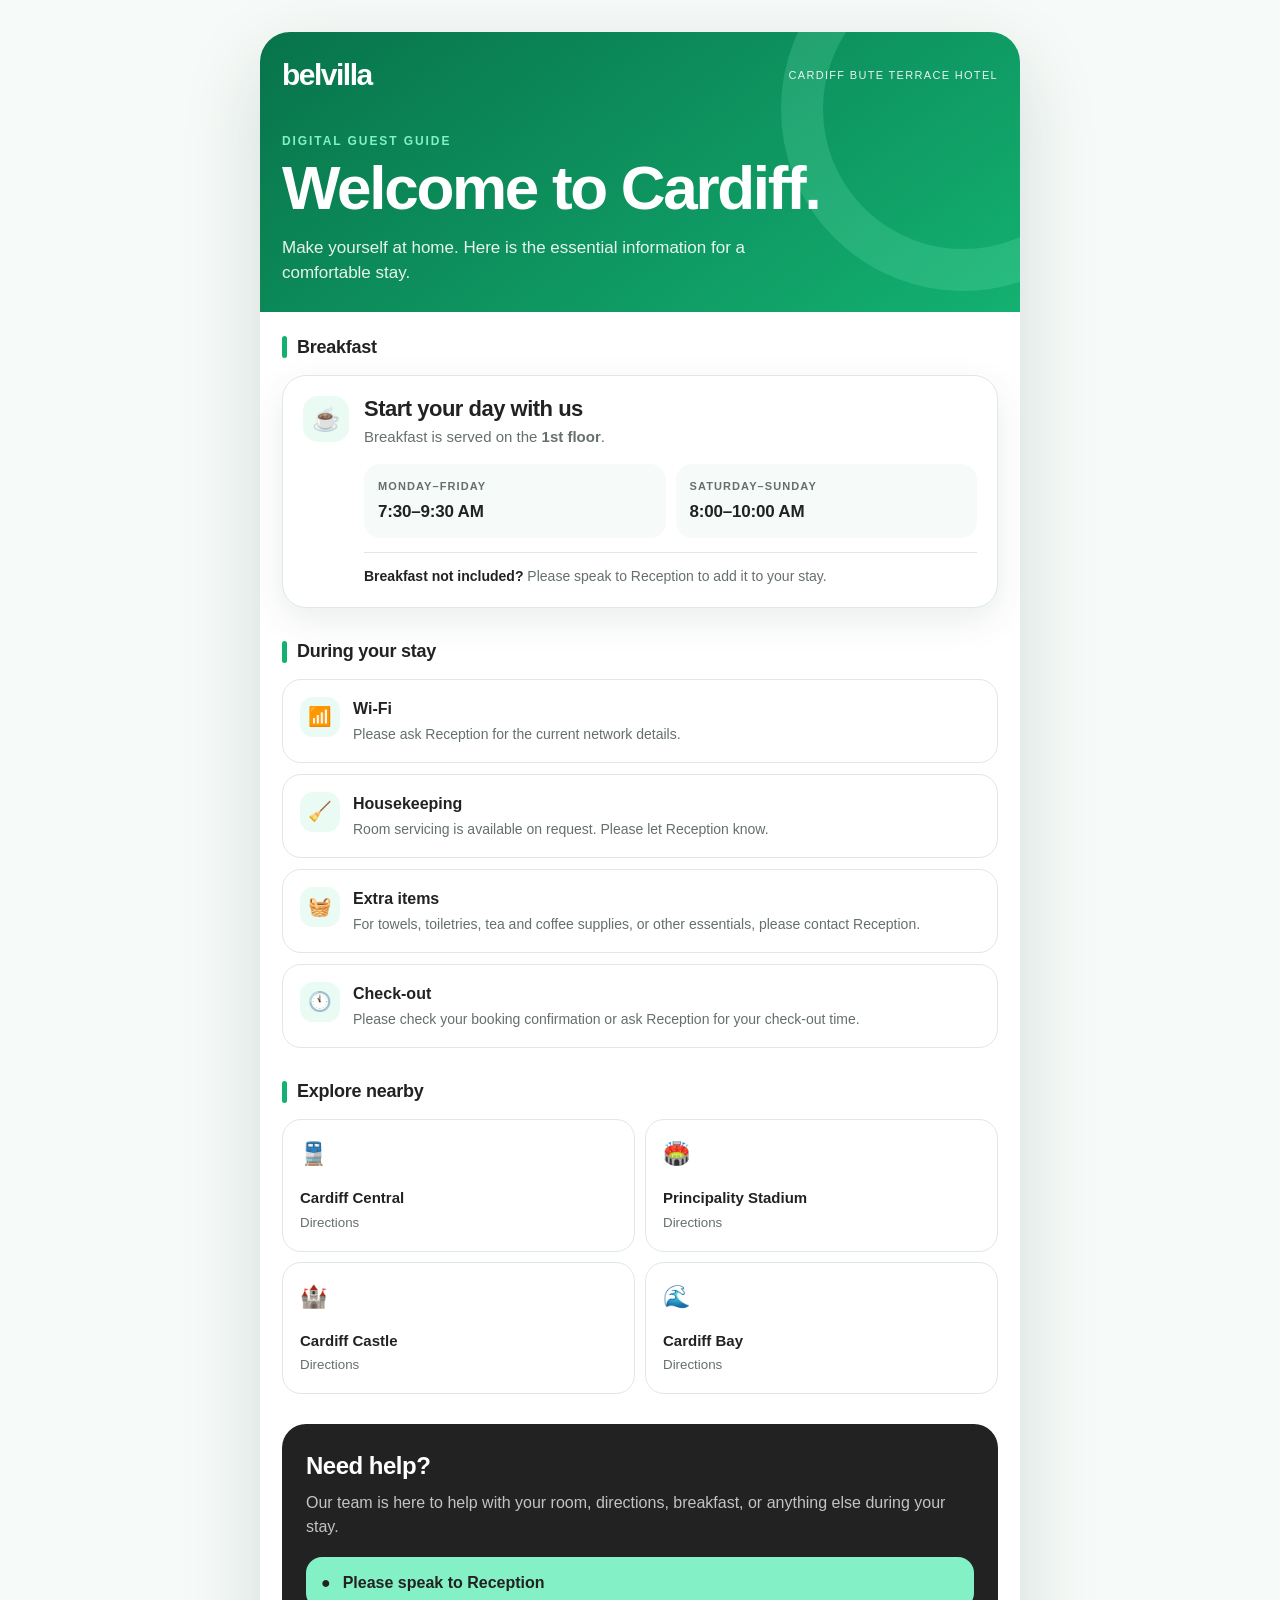
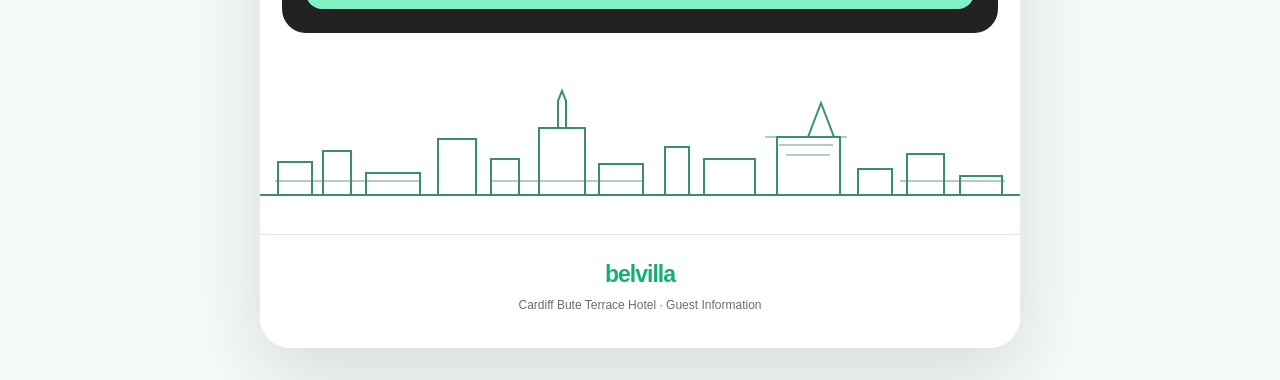
==== guest-guide/index.html @ 46c9204e "Add Belvilla Cardiff guest guide" ====
<!doctype html>
<html lang="en-GB">
<head>
  <meta charset="utf-8">
  <meta name="viewport" content="width=device-width, initial-scale=1, viewport-fit=cover">
  <meta name="theme-color" content="#13B171">
  <meta name="robots" content="noindex,nofollow">
  <meta name="description" content="Guest information for Cardiff Bute Terrace Hotel by Belvilla.">
  <title>Guest Guide | Cardiff Bute Terrace Hotel</title>
  <link rel="manifest" href="manifest.webmanifest">
  <style>
    :root {
      --green: #13B171;
      --green-dark: #08734b;
      --mint: #83F1C5;
      --mint-soft: #eafbf4;
      --ink: #222222;
      --muted: #65706b;
      --line: #dfe9e4;
      --paper: #ffffff;
      --soft: #f6faf8;
      --shadow: 0 12px 36px rgba(16, 65, 45, .09);
      --radius: 24px;
    }

    * { box-sizing: border-box; }
    html { scroll-behavior: smooth; }
    body {
      margin: 0;
      color: var(--ink);
      background: var(--soft);
      font-family: Inter, ui-sans-serif, -apple-system, BlinkMacSystemFont, "Segoe UI", Arial, sans-serif;
      line-height: 1.5;
      -webkit-font-smoothing: antialiased;
    }
    a { color: inherit; }
    button, a { -webkit-tap-highlight-color: transparent; }

    .shell { max-width: 760px; margin: 0 auto; min-height: 100vh; background: var(--paper); }

    .hero {
      position: relative;
      overflow: hidden;
      padding: 28px 22px 26px;
      color: white;
      background: linear-gradient(145deg, var(--green-dark), var(--green));
    }
    .hero::after {
      content: "";
      position: absolute;
      width: 280px;
      height: 280px;
      right: -125px;
      top: -105px;
      border: 42px solid rgba(131, 241, 197, .18);
      border-radius: 50%;
    }
    .brand {
      position: relative;
      z-index: 1;
      display: flex;
      align-items: center;
      justify-content: space-between;
      gap: 16px;
      margin-bottom: 42px;
    }
    .wordmark { font-size: 30px; font-weight: 800; letter-spacing: -1.5px; line-height: 1; }
    .property { max-width: 250px; text-align: right; font-size: 11px; line-height: 1.35; letter-spacing: .12em; text-transform: uppercase; opacity: .9; }
    .eyebrow { position: relative; z-index: 1; margin: 0 0 8px; font-size: 12px; font-weight: 750; letter-spacing: .16em; text-transform: uppercase; color: var(--mint); }
    h1 { position: relative; z-index: 1; margin: 0; max-width: 560px; font-size: clamp(36px, 10vw, 62px); line-height: .98; letter-spacing: -2.3px; }
    .hero-copy { position: relative; z-index: 1; margin: 16px 0 0; max-width: 520px; font-size: 17px; color: rgba(255,255,255,.9); }

    main { padding: 22px; }
    .section { margin: 0 0 30px; }
    .section-title { display: flex; align-items: center; gap: 10px; margin: 0 0 14px; font-size: 18px; letter-spacing: -.25px; }
    .section-title::before { content: ""; width: 5px; height: 22px; border-radius: 8px; background: var(--green); }

    .feature {
      display: grid;
      grid-template-columns: 46px 1fr;
      gap: 15px;
      padding: 20px;
      border: 1px solid var(--line);
      border-radius: var(--radius);
      box-shadow: var(--shadow);
      background: white;
    }
    .icon {
      display: grid;
      place-items: center;
      width: 46px;
      height: 46px;
      border-radius: 15px;
      color: var(--green-dark);
      background: var(--mint-soft);
      font-size: 23px;
    }
    .feature h2 { margin: 1px 0 5px; font-size: 22px; line-height: 1.1; letter-spacing: -.5px; }
    .location { margin: 0 0 16px; color: var(--muted); font-size: 15px; }
    .time-grid { display: grid; grid-template-columns: 1fr 1fr; gap: 10px; }
    .time-card { padding: 14px; border-radius: 16px; background: var(--soft); }
    .time-card small { display: block; margin-bottom: 4px; color: var(--muted); font-size: 11px; font-weight: 750; letter-spacing: .1em; text-transform: uppercase; }
    .time-card strong { display: block; font-size: 17px; letter-spacing: -.2px; }
    .note { margin: 14px 0 0; padding-top: 13px; border-top: 1px solid var(--line); color: var(--muted); font-size: 14px; }
    .note strong { color: var(--ink); }

    .tiles { display: grid; gap: 11px; }
    .tile {
      display: grid;
      grid-template-columns: 40px 1fr;
      gap: 13px;
      padding: 17px;
      border: 1px solid var(--line);
      border-radius: 19px;
      background: white;
    }
    .tile .mini { display: grid; place-items: center; width: 40px; height: 40px; border-radius: 13px; background: var(--mint-soft); font-size: 19px; }
    .tile h3 { margin: 0 0 3px; font-size: 16px; }
    .tile p { margin: 0; color: var(--muted); font-size: 14px; }

    .links { display: grid; grid-template-columns: 1fr 1fr; gap: 10px; }
    .link-card {
      min-height: 108px;
      padding: 17px;
      border: 1px solid var(--line);
      border-radius: 19px;
      text-decoration: none;
      background: white;
      transition: transform .16s ease, box-shadow .16s ease;
    }
    .link-card:active { transform: scale(.985); }
    .link-card span { display: block; margin-bottom: 17px; font-size: 22px; }
    .link-card strong { display: block; font-size: 15px; }
    .link-card small { color: var(--muted); }

    .help {
      padding: 24px;
      border-radius: var(--radius);
      color: white;
      background: var(--ink);
    }
    .help h2 { margin: 0 0 7px; font-size: 24px; letter-spacing: -.5px; }
    .help p { margin: 0 0 18px; color: rgba(255,255,255,.73); }
    .help-row { display: flex; align-items: center; gap: 12px; padding: 14px 15px; border-radius: 16px; color: var(--ink); background: var(--mint); font-weight: 750; }

    .skyline { overflow: hidden; margin: 8px -22px -1px; color: var(--green-dark); opacity: .8; }
    .skyline svg { display: block; width: 100%; height: auto; }

    footer { padding: 22px 22px 34px; border-top: 1px solid var(--line); text-align: center; color: var(--muted); font-size: 12px; }
    footer .footer-brand { margin-bottom: 4px; color: var(--green); font-size: 23px; font-weight: 800; letter-spacing: -1px; }

    @media (max-width: 440px) {
      .property { max-width: 160px; font-size: 9px; }
      .brand { margin-bottom: 36px; }
      .time-grid, .links { grid-template-columns: 1fr; }
      main { padding: 18px; }
      .skyline { margin-left: -18px; margin-right: -18px; }
    }

    @media (min-width: 761px) {
      body { padding: 32px 0; }
      .shell { overflow: hidden; border-radius: 30px; box-shadow: 0 28px 80px rgba(12, 55, 38, .15); }
    }
  </style>
</head>
<body>
  <div class="shell">
    <header class="hero">
      <div class="brand">
        <div class="wordmark">belvilla</div>
        <div class="property">Cardiff Bute Terrace Hotel</div>
      </div>
      <p class="eyebrow">Digital guest guide</p>
      <h1>Welcome to Cardiff.</h1>
      <p class="hero-copy">Make yourself at home. Here is the essential information for a comfortable stay.</p>
    </header>

    <main>
      <section class="section" aria-labelledby="breakfast-title">
        <h2 class="section-title" id="breakfast-title">Breakfast</h2>
        <article class="feature">
          <div class="icon" aria-hidden="true">☕</div>
          <div>
            <h2>Start your day with us</h2>
            <p class="location">Breakfast is served on the <strong>1st floor</strong>.</p>
            <div class="time-grid">
              <div class="time-card">
                <small>Monday–Friday</small>
                <strong>7:30–9:30 AM</strong>
              </div>
              <div class="time-card">
                <small>Saturday–Sunday</small>
                <strong>8:00–10:00 AM</strong>
              </div>
            </div>
            <p class="note"><strong>Breakfast not included?</strong> Please speak to Reception to add it to your stay.</p>
          </div>
        </article>
      </section>

      <section class="section" aria-labelledby="essentials-title">
        <h2 class="section-title" id="essentials-title">During your stay</h2>
        <div class="tiles">
          <article class="tile">
            <div class="mini" aria-hidden="true">📶</div>
            <div><h3>Wi-Fi</h3><p>Please ask Reception for the current network details.</p></div>
          </article>
          <article class="tile">
            <div class="mini" aria-hidden="true">🧹</div>
            <div><h3>Housekeeping</h3><p>Room servicing is available on request. Please let Reception know.</p></div>
          </article>
          <article class="tile">
            <div class="mini" aria-hidden="true">🧺</div>
            <div><h3>Extra items</h3><p>For towels, toiletries, tea and coffee supplies, or other essentials, please contact Reception.</p></div>
          </article>
          <article class="tile">
            <div class="mini" aria-hidden="true">🕚</div>
            <div><h3>Check-out</h3><p>Please check your booking confirmation or ask Reception for your check-out time.</p></div>
          </article>
        </div>
      </section>

      <section class="section" aria-labelledby="explore-title">
        <h2 class="section-title" id="explore-title">Explore nearby</h2>
        <div class="links">
          <a class="link-card" href="https://www.google.com/maps/search/?api=1&query=Cardiff+Central+Station" target="_blank" rel="noopener"><span>🚆</span><strong>Cardiff Central</strong><small>Directions</small></a>
          <a class="link-card" href="https://www.google.com/maps/search/?api=1&query=Principality+Stadium+Cardiff" target="_blank" rel="noopener"><span>🏟️</span><strong>Principality Stadium</strong><small>Directions</small></a>
          <a class="link-card" href="https://www.google.com/maps/search/?api=1&query=Cardiff+Castle" target="_blank" rel="noopener"><span>🏰</span><strong>Cardiff Castle</strong><small>Directions</small></a>
          <a class="link-card" href="https://www.google.com/maps/search/?api=1&query=Cardiff+Bay" target="_blank" rel="noopener"><span>🌊</span><strong>Cardiff Bay</strong><small>Directions</small></a>
        </div>
      </section>

      <section class="section help" aria-labelledby="help-title">
        <h2 id="help-title">Need help?</h2>
        <p>Our team is here to help with your room, directions, breakfast, or anything else during your stay.</p>
        <div class="help-row"><span aria-hidden="true">●</span> Please speak to Reception</div>
      </section>

      <div class="skyline" aria-hidden="true">
        <svg viewBox="0 0 760 150" xmlns="http://www.w3.org/2000/svg" fill="none">
          <path d="M0 132h760M18 132V99h34v33M63 132V88h28v44M106 132V110h54v22M178 132V76h38v56M231 132V96h28v36M279 132V65h46v67M298 65V38l4-10 4 10v27M339 132V101h44v31M405 132V84h24v48M444 132V96h51v36M517 132V74h63v58M548 74l13-34 13 34M598 132v-26h34v26M647 132V91h37v41M700 132v-19h42v19" stroke="currentColor" stroke-width="2"/>
          <path d="M505 74h82M519 82h54M526 92h44M15 118h145M230 118h153M640 118h105" stroke="currentColor" stroke-width="1.3" opacity=".55"/>
        </svg>
      </div>
    </main>

    <footer>
      <div class="footer-brand">belvilla</div>
      Cardiff Bute Terrace Hotel · Guest Information
    </footer>
  </div>
</body>
</html>
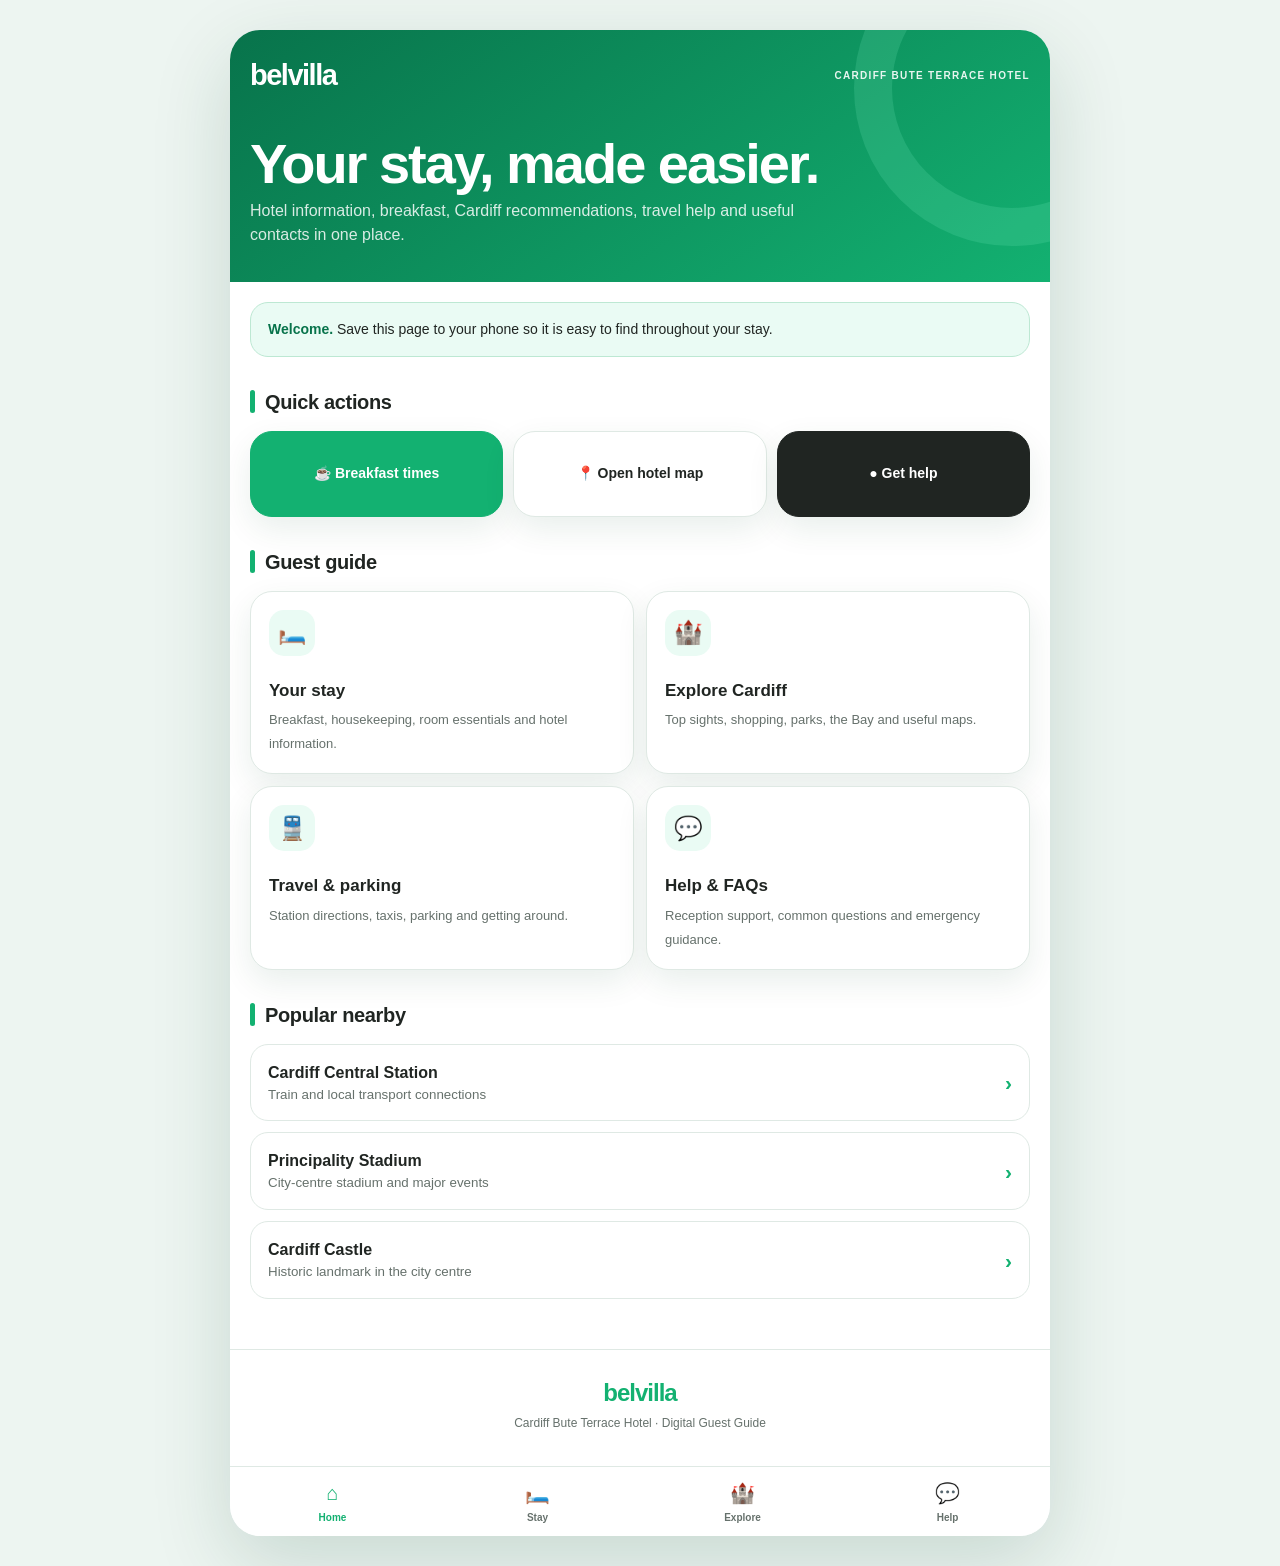
==== commit 4c42eadf: "Expand guest guide homepage" ====
--- a/guest-guide/index.html
+++ b/guest-guide/index.html
@@ -1,253 +1 @@
-<!doctype html>
-<html lang="en-GB">
-<head>
-  <meta charset="utf-8">
-  <meta name="viewport" content="width=device-width, initial-scale=1, viewport-fit=cover">
-  <meta name="theme-color" content="#13B171">
-  <meta name="robots" content="noindex,nofollow">
-  <meta name="description" content="Guest information for Cardiff Bute Terrace Hotel by Belvilla.">
-  <title>Guest Guide | Cardiff Bute Terrace Hotel</title>
-  <link rel="manifest" href="manifest.webmanifest">
-  <style>
-    :root {
-      --green: #13B171;
-      --green-dark: #08734b;
-      --mint: #83F1C5;
-      --mint-soft: #eafbf4;
-      --ink: #222222;
-      --muted: #65706b;
-      --line: #dfe9e4;
-      --paper: #ffffff;
-      --soft: #f6faf8;
-      --shadow: 0 12px 36px rgba(16, 65, 45, .09);
-      --radius: 24px;
-    }
-
-    * { box-sizing: border-box; }
-    html { scroll-behavior: smooth; }
-    body {
-      margin: 0;
-      color: var(--ink);
-      background: var(--soft);
-      font-family: Inter, ui-sans-serif, -apple-system, BlinkMacSystemFont, "Segoe UI", Arial, sans-serif;
-      line-height: 1.5;
-      -webkit-font-smoothing: antialiased;
-    }
-    a { color: inherit; }
-    button, a { -webkit-tap-highlight-color: transparent; }
-
-    .shell { max-width: 760px; margin: 0 auto; min-height: 100vh; background: var(--paper); }
-
-    .hero {
-      position: relative;
-      overflow: hidden;
-      padding: 28px 22px 26px;
-      color: white;
-      background: linear-gradient(145deg, var(--green-dark), var(--green));
-    }
-    .hero::after {
-      content: "";
-      position: absolute;
-      width: 280px;
-      height: 280px;
-      right: -125px;
-      top: -105px;
-      border: 42px solid rgba(131, 241, 197, .18);
-      border-radius: 50%;
-    }
-    .brand {
-      position: relative;
-      z-index: 1;
-      display: flex;
-      align-items: center;
-      justify-content: space-between;
-      gap: 16px;
-      margin-bottom: 42px;
-    }
-    .wordmark { font-size: 30px; font-weight: 800; letter-spacing: -1.5px; line-height: 1; }
-    .property { max-width: 250px; text-align: right; font-size: 11px; line-height: 1.35; letter-spacing: .12em; text-transform: uppercase; opacity: .9; }
-    .eyebrow { position: relative; z-index: 1; margin: 0 0 8px; font-size: 12px; font-weight: 750; letter-spacing: .16em; text-transform: uppercase; color: var(--mint); }
-    h1 { position: relative; z-index: 1; margin: 0; max-width: 560px; font-size: clamp(36px, 10vw, 62px); line-height: .98; letter-spacing: -2.3px; }
-    .hero-copy { position: relative; z-index: 1; margin: 16px 0 0; max-width: 520px; font-size: 17px; color: rgba(255,255,255,.9); }
-
-    main { padding: 22px; }
-    .section { margin: 0 0 30px; }
-    .section-title { display: flex; align-items: center; gap: 10px; margin: 0 0 14px; font-size: 18px; letter-spacing: -.25px; }
-    .section-title::before { content: ""; width: 5px; height: 22px; border-radius: 8px; background: var(--green); }
-
-    .feature {
-      display: grid;
-      grid-template-columns: 46px 1fr;
-      gap: 15px;
-      padding: 20px;
-      border: 1px solid var(--line);
-      border-radius: var(--radius);
-      box-shadow: var(--shadow);
-      background: white;
-    }
-    .icon {
-      display: grid;
-      place-items: center;
-      width: 46px;
-      height: 46px;
-      border-radius: 15px;
-      color: var(--green-dark);
-      background: var(--mint-soft);
-      font-size: 23px;
-    }
-    .feature h2 { margin: 1px 0 5px; font-size: 22px; line-height: 1.1; letter-spacing: -.5px; }
-    .location { margin: 0 0 16px; color: var(--muted); font-size: 15px; }
-    .time-grid { display: grid; grid-template-columns: 1fr 1fr; gap: 10px; }
-    .time-card { padding: 14px; border-radius: 16px; background: var(--soft); }
-    .time-card small { display: block; margin-bottom: 4px; color: var(--muted); font-size: 11px; font-weight: 750; letter-spacing: .1em; text-transform: uppercase; }
-    .time-card strong { display: block; font-size: 17px; letter-spacing: -.2px; }
-    .note { margin: 14px 0 0; padding-top: 13px; border-top: 1px solid var(--line); color: var(--muted); font-size: 14px; }
-    .note strong { color: var(--ink); }
-
-    .tiles { display: grid; gap: 11px; }
-    .tile {
-      display: grid;
-      grid-template-columns: 40px 1fr;
-      gap: 13px;
-      padding: 17px;
-      border: 1px solid var(--line);
-      border-radius: 19px;
-      background: white;
-    }
-    .tile .mini { display: grid; place-items: center; width: 40px; height: 40px; border-radius: 13px; background: var(--mint-soft); font-size: 19px; }
-    .tile h3 { margin: 0 0 3px; font-size: 16px; }
-    .tile p { margin: 0; color: var(--muted); font-size: 14px; }
-
-    .links { display: grid; grid-template-columns: 1fr 1fr; gap: 10px; }
-    .link-card {
-      min-height: 108px;
-      padding: 17px;
-      border: 1px solid var(--line);
-      border-radius: 19px;
-      text-decoration: none;
-      background: white;
-      transition: transform .16s ease, box-shadow .16s ease;
-    }
-    .link-card:active { transform: scale(.985); }
-    .link-card span { display: block; margin-bottom: 17px; font-size: 22px; }
-    .link-card strong { display: block; font-size: 15px; }
-    .link-card small { color: var(--muted); }
-
-    .help {
-      padding: 24px;
-      border-radius: var(--radius);
-      color: white;
-      background: var(--ink);
-    }
-    .help h2 { margin: 0 0 7px; font-size: 24px; letter-spacing: -.5px; }
-    .help p { margin: 0 0 18px; color: rgba(255,255,255,.73); }
-    .help-row { display: flex; align-items: center; gap: 12px; padding: 14px 15px; border-radius: 16px; color: var(--ink); background: var(--mint); font-weight: 750; }
-
-    .skyline { overflow: hidden; margin: 8px -22px -1px; color: var(--green-dark); opacity: .8; }
-    .skyline svg { display: block; width: 100%; height: auto; }
-
-    footer { padding: 22px 22px 34px; border-top: 1px solid var(--line); text-align: center; color: var(--muted); font-size: 12px; }
-    footer .footer-brand { margin-bottom: 4px; color: var(--green); font-size: 23px; font-weight: 800; letter-spacing: -1px; }
-
-    @media (max-width: 440px) {
-      .property { max-width: 160px; font-size: 9px; }
-      .brand { margin-bottom: 36px; }
-      .time-grid, .links { grid-template-columns: 1fr; }
-      main { padding: 18px; }
-      .skyline { margin-left: -18px; margin-right: -18px; }
-    }
-
-    @media (min-width: 761px) {
-      body { padding: 32px 0; }
-      .shell { overflow: hidden; border-radius: 30px; box-shadow: 0 28px 80px rgba(12, 55, 38, .15); }
-    }
-  </style>
-</head>
-<body>
-  <div class="shell">
-    <header class="hero">
-      <div class="brand">
-        <div class="wordmark">belvilla</div>
-        <div class="property">Cardiff Bute Terrace Hotel</div>
-      </div>
-      <p class="eyebrow">Digital guest guide</p>
-      <h1>Welcome to Cardiff.</h1>
-      <p class="hero-copy">Make yourself at home. Here is the essential information for a comfortable stay.</p>
-    </header>
-
-    <main>
-      <section class="section" aria-labelledby="breakfast-title">
-        <h2 class="section-title" id="breakfast-title">Breakfast</h2>
-        <article class="feature">
-          <div class="icon" aria-hidden="true">☕</div>
-          <div>
-            <h2>Start your day with us</h2>
-            <p class="location">Breakfast is served on the <strong>1st floor</strong>.</p>
-            <div class="time-grid">
-              <div class="time-card">
-                <small>Monday–Friday</small>
-                <strong>7:30–9:30 AM</strong>
-              </div>
-              <div class="time-card">
-                <small>Saturday–Sunday</small>
-                <strong>8:00–10:00 AM</strong>
-              </div>
-            </div>
-            <p class="note"><strong>Breakfast not included?</strong> Please speak to Reception to add it to your stay.</p>
-          </div>
-        </article>
-      </section>
-
-      <section class="section" aria-labelledby="essentials-title">
-        <h2 class="section-title" id="essentials-title">During your stay</h2>
-        <div class="tiles">
-          <article class="tile">
-            <div class="mini" aria-hidden="true">📶</div>
-            <div><h3>Wi-Fi</h3><p>Please ask Reception for the current network details.</p></div>
-          </article>
-          <article class="tile">
-            <div class="mini" aria-hidden="true">🧹</div>
-            <div><h3>Housekeeping</h3><p>Room servicing is available on request. Please let Reception know.</p></div>
-          </article>
-          <article class="tile">
-            <div class="mini" aria-hidden="true">🧺</div>
-            <div><h3>Extra items</h3><p>For towels, toiletries, tea and coffee supplies, or other essentials, please contact Reception.</p></div>
-          </article>
-          <article class="tile">
-            <div class="mini" aria-hidden="true">🕚</div>
-            <div><h3>Check-out</h3><p>Please check your booking confirmation or ask Reception for your check-out time.</p></div>
-          </article>
-        </div>
-      </section>
-
-      <section class="section" aria-labelledby="explore-title">
-        <h2 class="section-title" id="explore-title">Explore nearby</h2>
-        <div class="links">
-          <a class="link-card" href="https://www.google.com/maps/search/?api=1&query=Cardiff+Central+Station" target="_blank" rel="noopener"><span>🚆</span><strong>Cardiff Central</strong><small>Directions</small></a>
-          <a class="link-card" href="https://www.google.com/maps/search/?api=1&query=Principality+Stadium+Cardiff" target="_blank" rel="noopener"><span>🏟️</span><strong>Principality Stadium</strong><small>Directions</small></a>
-          <a class="link-card" href="https://www.google.com/maps/search/?api=1&query=Cardiff+Castle" target="_blank" rel="noopener"><span>🏰</span><strong>Cardiff Castle</strong><small>Directions</small></a>
-          <a class="link-card" href="https://www.google.com/maps/search/?api=1&query=Cardiff+Bay" target="_blank" rel="noopener"><span>🌊</span><strong>Cardiff Bay</strong><small>Directions</small></a>
-        </div>
-      </section>
-
-      <section class="section help" aria-labelledby="help-title">
-        <h2 id="help-title">Need help?</h2>
-        <p>Our team is here to help with your room, directions, breakfast, or anything else during your stay.</p>
-        <div class="help-row"><span aria-hidden="true">●</span> Please speak to Reception</div>
-      </section>
-
-      <div class="skyline" aria-hidden="true">
-        <svg viewBox="0 0 760 150" xmlns="http://www.w3.org/2000/svg" fill="none">
-          <path d="M0 132h760M18 132V99h34v33M63 132V88h28v44M106 132V110h54v22M178 132V76h38v56M231 132V96h28v36M279 132V65h46v67M298 65V38l4-10 4 10v27M339 132V101h44v31M405 132V84h24v48M444 132V96h51v36M517 132V74h63v58M548 74l13-34 13 34M598 132v-26h34v26M647 132V91h37v41M700 132v-19h42v19" stroke="currentColor" stroke-width="2"/>
-          <path d="M505 74h82M519 82h54M526 92h44M15 118h145M230 118h153M640 118h105" stroke="currentColor" stroke-width="1.3" opacity=".55"/>
-        </svg>
-      </div>
-    </main>
-
-    <footer>
-      <div class="footer-brand">belvilla</div>
-      Cardiff Bute Terrace Hotel · Guest Information
-    </footer>
-  </div>
-</body>
-</html>
+<!doctype html><html lang="en-GB"><head><meta charset="utf-8"><meta name="viewport" content="width=device-width,initial-scale=1,viewport-fit=cover"><meta name="theme-color" content="#13b171"><meta name="robots" content="noindex,nofollow"><meta name="description" content="Digital guest guide for Cardiff Bute Terrace Hotel by Belvilla."><title>Guest Guide | Cardiff Bute Terrace Hotel</title><link rel="stylesheet" href="styles.css"></head><body><div class="app"><header class="top home-hero"><div class="brandrow"><div class="brand">belvilla</div><div class="hotel">Cardiff Bute Terrace Hotel</div></div><h1>Your stay, made easier.</h1><p>Hotel information, breakfast, Cardiff recommendations, travel help and useful contacts in one place.</p></header><main class="content"><section class="section"><div class="notice"><strong>Welcome.</strong> Save this page to your phone so it is easy to find throughout your stay.</div></section><section class="section"><h2>Quick actions</h2><div class="quick"><a class="action primary" href="stay.html#breakfast">☕ Breakfast times</a><a class="action" href="https://www.google.com/maps/search/?api=1&query=Cardiff+Bute+Terrace+Hotel" target="_blank" rel="noopener">📍 Open hotel map</a><a class="action dark" href="help.html">● Get help</a></div></section><section class="section"><h2>Guest guide</h2><div class="grid"><a class="menu-card" href="stay.html"><span class="emoji">🛏️</span><strong>Your stay</strong><small>Breakfast, housekeeping, room essentials and hotel information.</small></a><a class="menu-card" href="explore.html"><span class="emoji">🏰</span><strong>Explore Cardiff</strong><small>Top sights, shopping, parks, the Bay and useful maps.</small></a><a class="menu-card" href="travel.html"><span class="emoji">🚆</span><strong>Travel & parking</strong><small>Station directions, taxis, parking and getting around.</small></a><a class="menu-card" href="help.html"><span class="emoji">💬</span><strong>Help & FAQs</strong><small>Reception support, common questions and emergency guidance.</small></a></div></section><section class="section"><h2>Popular nearby</h2><div class="link-list"><a class="link" href="https://www.google.com/maps/search/?api=1&query=Cardiff+Central+Station" target="_blank" rel="noopener"><div><strong>Cardiff Central Station</strong><small>Train and local transport connections</small></div><span class="arrow">›</span></a><a class="link" href="https://www.google.com/maps/search/?api=1&query=Principality+Stadium+Cardiff" target="_blank" rel="noopener"><div><strong>Principality Stadium</strong><small>City-centre stadium and major events</small></div><span class="arrow">›</span></a><a class="link" href="https://www.google.com/maps/search/?api=1&query=Cardiff+Castle" target="_blank" rel="noopener"><div><strong>Cardiff Castle</strong><small>Historic landmark in the city centre</small></div><span class="arrow">›</span></a></div></section></main><footer><div class="footer-brand">belvilla</div>Cardiff Bute Terrace Hotel · Digital Guest Guide</footer><nav class="footer-nav"><a class="active" href="index.html"><span>⌂</span>Home</a><a href="stay.html"><span>🛏️</span>Stay</a><a href="explore.html"><span>🏰</span>Explore</a><a href="help.html"><span>💬</span>Help</a></nav></div></body></html>
--- a/guest-guide/styles.css
+++ b/guest-guide/styles.css
@@ -0,0 +1 @@
+:root{--green:#13b171;--deep:#08734b;--mint:#83f1c5;--mint-soft:#eafbf4;--ink:#202522;--muted:#66716c;--line:#dfe9e4;--soft:#f5faf7;--white:#fff;--shadow:0 12px 32px rgba(10,73,48,.09);--radius:22px}*{box-sizing:border-box}html{scroll-behavior:smooth}body{margin:0;background:#edf5f1;color:var(--ink);font-family:Inter,-apple-system,BlinkMacSystemFont,"Segoe UI",Arial,sans-serif;line-height:1.5;-webkit-font-smoothing:antialiased}a{color:inherit}button,a{-webkit-tap-highlight-color:transparent}.app{max-width:820px;min-height:100vh;margin:auto;background:var(--white)}.top{position:relative;overflow:hidden;padding:24px 20px 28px;color:#fff;background:linear-gradient(145deg,var(--deep),var(--green))}.top:after{content:"";position:absolute;width:240px;height:240px;right:-120px;top:-100px;border:38px solid rgba(131,241,197,.16);border-radius:50%}.brandrow{position:relative;z-index:1;display:flex;align-items:center;justify-content:space-between;gap:14px}.brand{font-size:29px;font-weight:850;letter-spacing:-1.5px}.hotel{max-width:230px;text-align:right;font-size:10px;font-weight:700;line-height:1.4;letter-spacing:.13em;text-transform:uppercase;opacity:.9}.back{position:relative;z-index:1;display:inline-flex;align-items:center;gap:8px;margin-top:24px;color:#fff;text-decoration:none;font-size:14px;font-weight:700}.top h1{position:relative;z-index:1;margin:20px 0 7px;font-size:clamp(34px,9vw,56px);line-height:1;letter-spacing:-2px}.top p{position:relative;z-index:1;margin:0;max-width:580px;color:rgba(255,255,255,.84);font-size:16px}.home-hero{padding-bottom:35px}.home-hero h1{margin-top:38px}.content{padding:20px}.notice{padding:16px 17px;border:1px solid #bde8d3;border-radius:18px;background:var(--mint-soft);font-size:14px}.notice strong{color:var(--deep)}.section{margin:0 0 30px}.section h2{display:flex;align-items:center;gap:10px;margin:0 0 14px;font-size:20px;letter-spacing:-.35px}.section h2:before{content:"";width:5px;height:23px;border-radius:8px;background:var(--green)}.grid{display:grid;grid-template-columns:repeat(2,1fr);gap:12px}.menu-card,.info-card,.action{border:1px solid var(--line);border-radius:var(--radius);background:#fff;box-shadow:var(--shadow)}.menu-card{min-height:150px;padding:18px;text-decoration:none;transition:.16s transform}.menu-card:active,.action:active{transform:scale(.985)}.menu-card .emoji{display:grid;place-items:center;width:46px;height:46px;margin-bottom:22px;border-radius:15px;background:var(--mint-soft);font-size:23px}.menu-card strong{display:block;margin-bottom:4px;font-size:17px}.menu-card small{color:var(--muted);font-size:13px}.quick{display:grid;grid-template-columns:repeat(3,1fr);gap:10px}.action{display:flex;min-height:86px;padding:14px;align-items:center;justify-content:center;gap:8px;text-align:center;text-decoration:none;font-size:14px;font-weight:750}.action.primary{color:#fff;border-color:var(--green);background:var(--green)}.action.dark{color:#fff;border-color:var(--ink);background:var(--ink)}.feature{padding:20px;border:1px solid var(--line);border-radius:var(--radius);background:#fff;box-shadow:var(--shadow)}.feature h3{margin:0 0 7px;font-size:23px;letter-spacing:-.5px}.feature p{margin:0;color:var(--muted)}.time-grid{display:grid;grid-template-columns:1fr 1fr;gap:10px;margin-top:17px}.time{padding:15px;border-radius:16px;background:var(--soft)}.time small{display:block;margin-bottom:5px;color:var(--muted);font-size:11px;font-weight:800;letter-spacing:.1em;text-transform:uppercase}.time strong{font-size:18px}.list{display:grid;gap:11px}.row{display:grid;grid-template-columns:43px 1fr;gap:13px;padding:17px;border:1px solid var(--line);border-radius:19px;background:#fff}.row .icon{display:grid;place-items:center;width:43px;height:43px;border-radius:14px;background:var(--mint-soft);font-size:21px}.row h3{margin:0 0 3px;font-size:16px}.row p{margin:0;color:var(--muted);font-size:14px}.link-list{display:grid;gap:11px}.link{display:flex;align-items:center;justify-content:space-between;gap:15px;padding:16px 17px;border:1px solid var(--line);border-radius:18px;text-decoration:none;background:#fff}.link div{min-width:0}.link strong{display:block}.link small{display:block;color:var(--muted);white-space:normal}.arrow{color:var(--green);font-size:21px;font-weight:800}.tag{display:inline-flex;margin-top:7px;padding:4px 8px;border-radius:999px;color:var(--deep);background:var(--mint-soft);font-size:11px;font-weight:800}.emergency{padding:20px;border-radius:var(--radius);color:#fff;background:#242927}.emergency h3{margin:0 0 8px;font-size:24px}.emergency p{margin:0 0 14px;color:rgba(255,255,255,.72)}.emergency-grid{display:grid;grid-template-columns:1fr 1fr;gap:10px}.emergency a{display:block;padding:14px;border-radius:15px;color:var(--ink);text-align:center;text-decoration:none;background:var(--mint);font-weight:850}.faq details{margin-bottom:10px;padding:16px;border:1px solid var(--line);border-radius:17px;background:#fff}.faq summary{cursor:pointer;font-weight:800}.faq p{margin:11px 0 0;color:var(--muted);font-size:14px}.footer-nav{position:sticky;bottom:0;z-index:5;display:grid;grid-template-columns:repeat(4,1fr);border-top:1px solid var(--line);background:rgba(255,255,255,.96);backdrop-filter:blur(12px)}.footer-nav a{padding:11px 5px;text-align:center;text-decoration:none;color:var(--muted);font-size:10px;font-weight:800}.footer-nav span{display:block;margin-bottom:2px;font-size:20px}.footer-nav a.active{color:var(--green)}footer{padding:25px 20px 34px;border-top:1px solid var(--line);text-align:center;color:var(--muted);font-size:12px}.footer-brand{margin-bottom:3px;color:var(--green);font-size:24px;font-weight:850;letter-spacing:-1px}@media(max-width:520px){.content{padding:17px}.grid{grid-template-columns:1fr 1fr}.quick{grid-template-columns:1fr}.time-grid,.emergency-grid{grid-template-columns:1fr}.hotel{max-width:155px;font-size:8.5px}.menu-card{min-height:142px;padding:16px}.menu-card .emoji{margin-bottom:17px}}@media(min-width:821px){body{padding:30px 0}.app{overflow:hidden;border-radius:30px;box-shadow:0 26px 80px rgba(8,70,46,.16)}.footer-nav{border-radius:0 0 30px 30px}}
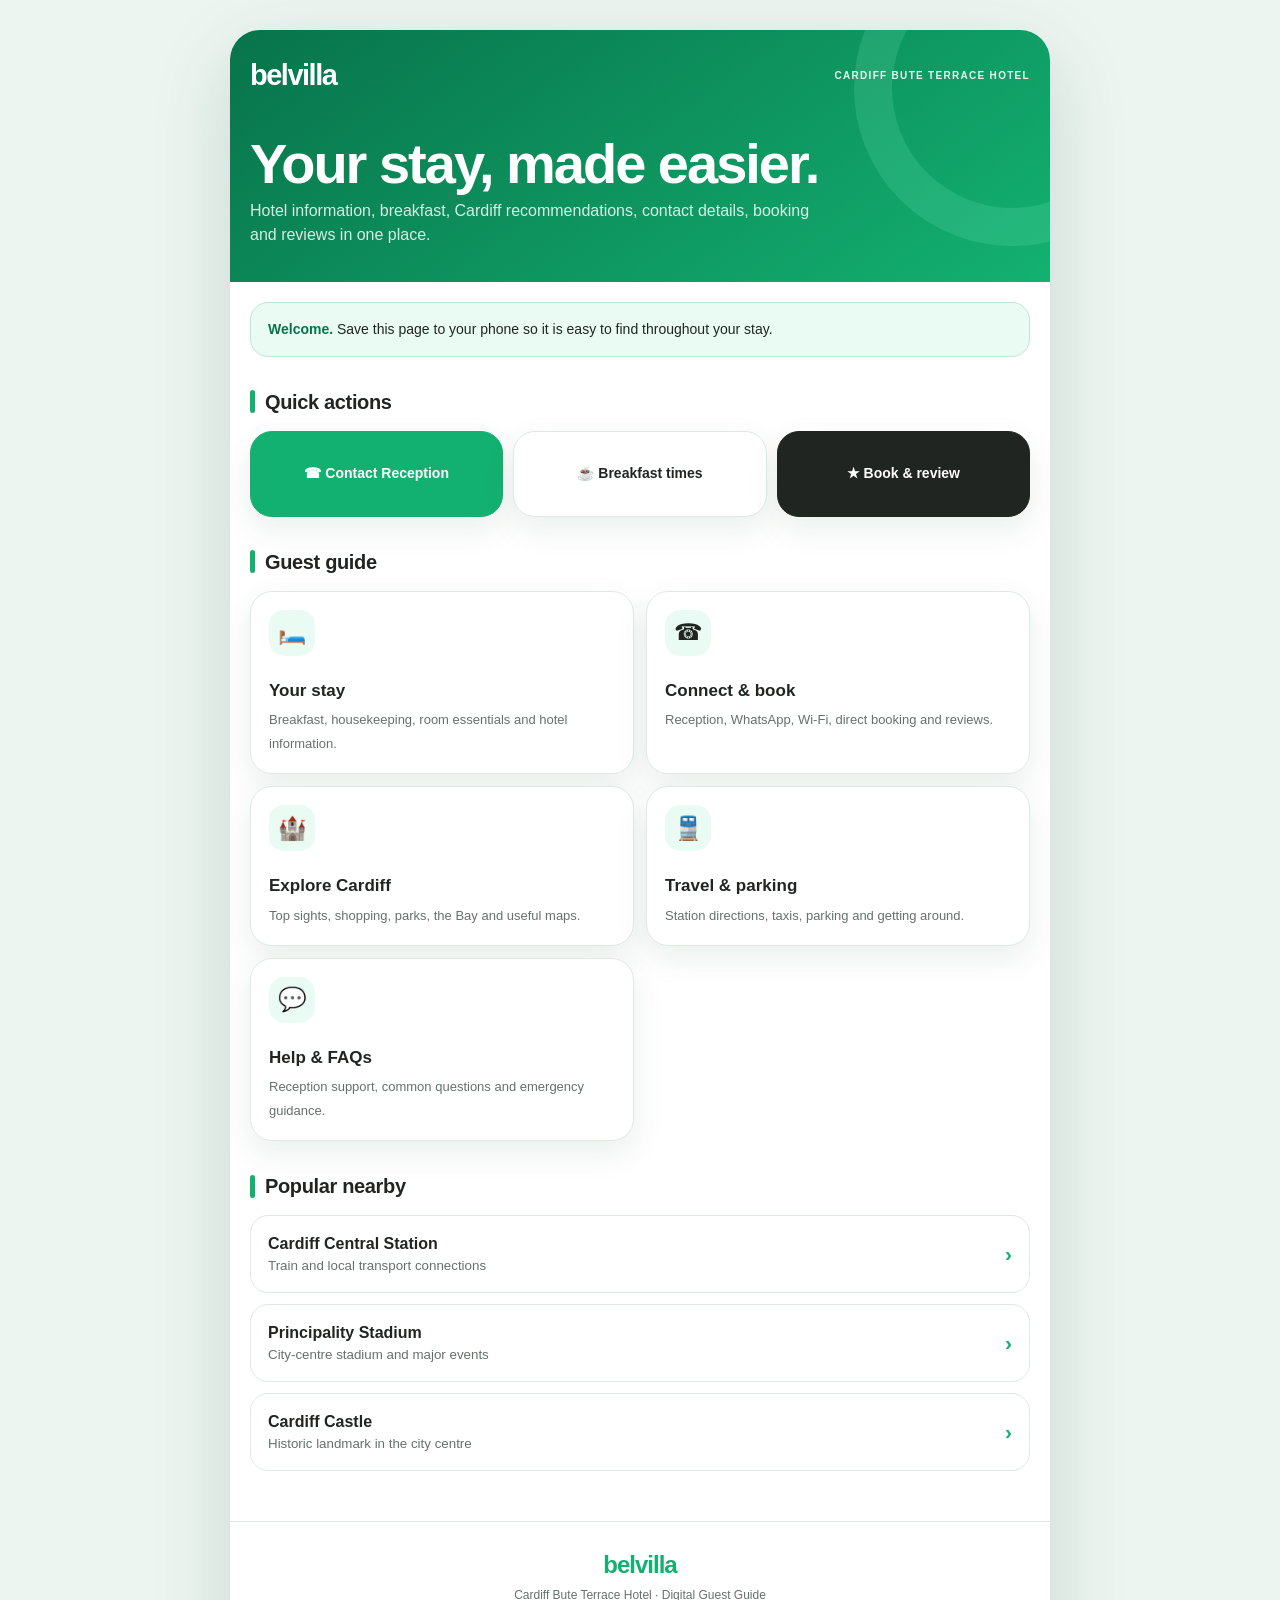
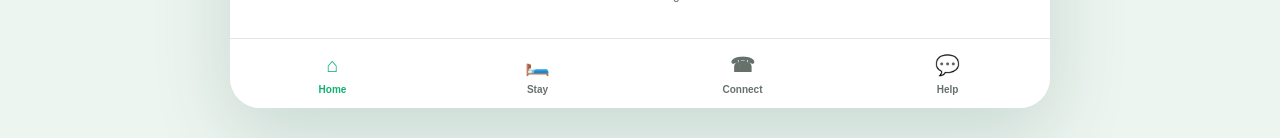
==== commit 18fa2de2: "Link contact booking and reviews hub" ====
--- a/guest-guide/index.html
+++ b/guest-guide/index.html
@@ -1 +1 @@
-<!doctype html><html lang="en-GB"><head><meta charset="utf-8"><meta name="viewport" content="width=device-width,initial-scale=1,viewport-fit=cover"><meta name="theme-color" content="#13b171"><meta name="robots" content="noindex,nofollow"><meta name="description" content="Digital guest guide for Cardiff Bute Terrace Hotel by Belvilla."><title>Guest Guide | Cardiff Bute Terrace Hotel</title><link rel="stylesheet" href="styles.css"></head><body><div class="app"><header class="top home-hero"><div class="brandrow"><div class="brand">belvilla</div><div class="hotel">Cardiff Bute Terrace Hotel</div></div><h1>Your stay, made easier.</h1><p>Hotel information, breakfast, Cardiff recommendations, travel help and useful contacts in one place.</p></header><main class="content"><section class="section"><div class="notice"><strong>Welcome.</strong> Save this page to your phone so it is easy to find throughout your stay.</div></section><section class="section"><h2>Quick actions</h2><div class="quick"><a class="action primary" href="stay.html#breakfast">☕ Breakfast times</a><a class="action" href="https://www.google.com/maps/search/?api=1&query=Cardiff+Bute+Terrace+Hotel" target="_blank" rel="noopener">📍 Open hotel map</a><a class="action dark" href="help.html">● Get help</a></div></section><section class="section"><h2>Guest guide</h2><div class="grid"><a class="menu-card" href="stay.html"><span class="emoji">🛏️</span><strong>Your stay</strong><small>Breakfast, housekeeping, room essentials and hotel information.</small></a><a class="menu-card" href="explore.html"><span class="emoji">🏰</span><strong>Explore Cardiff</strong><small>Top sights, shopping, parks, the Bay and useful maps.</small></a><a class="menu-card" href="travel.html"><span class="emoji">🚆</span><strong>Travel & parking</strong><small>Station directions, taxis, parking and getting around.</small></a><a class="menu-card" href="help.html"><span class="emoji">💬</span><strong>Help & FAQs</strong><small>Reception support, common questions and emergency guidance.</small></a></div></section><section class="section"><h2>Popular nearby</h2><div class="link-list"><a class="link" href="https://www.google.com/maps/search/?api=1&query=Cardiff+Central+Station" target="_blank" rel="noopener"><div><strong>Cardiff Central Station</strong><small>Train and local transport connections</small></div><span class="arrow">›</span></a><a class="link" href="https://www.google.com/maps/search/?api=1&query=Principality+Stadium+Cardiff" target="_blank" rel="noopener"><div><strong>Principality Stadium</strong><small>City-centre stadium and major events</small></div><span class="arrow">›</span></a><a class="link" href="https://www.google.com/maps/search/?api=1&query=Cardiff+Castle" target="_blank" rel="noopener"><div><strong>Cardiff Castle</strong><small>Historic landmark in the city centre</small></div><span class="arrow">›</span></a></div></section></main><footer><div class="footer-brand">belvilla</div>Cardiff Bute Terrace Hotel · Digital Guest Guide</footer><nav class="footer-nav"><a class="active" href="index.html"><span>⌂</span>Home</a><a href="stay.html"><span>🛏️</span>Stay</a><a href="explore.html"><span>🏰</span>Explore</a><a href="help.html"><span>💬</span>Help</a></nav></div></body></html>+<!doctype html><html lang="en-GB"><head><meta charset="utf-8"><meta name="viewport" content="width=device-width,initial-scale=1,viewport-fit=cover"><meta name="theme-color" content="#13b171"><meta name="robots" content="noindex,nofollow"><meta name="description" content="Digital guest guide for Cardiff Bute Terrace Hotel by Belvilla."><title>Guest Guide | Cardiff Bute Terrace Hotel</title><link rel="stylesheet" href="styles.css"></head><body><div class="app"><header class="top home-hero"><div class="brandrow"><div class="brand">belvilla</div><div class="hotel">Cardiff Bute Terrace Hotel</div></div><h1>Your stay, made easier.</h1><p>Hotel information, breakfast, Cardiff recommendations, contact details, booking and reviews in one place.</p></header><main class="content"><section class="section"><div class="notice"><strong>Welcome.</strong> Save this page to your phone so it is easy to find throughout your stay.</div></section><section class="section"><h2>Quick actions</h2><div class="quick"><a class="action primary" href="connect.html">☎ Contact Reception</a><a class="action" href="stay.html#breakfast">☕ Breakfast times</a><a class="action dark" href="connect.html#reviews">★ Book & review</a></div></section><section class="section"><h2>Guest guide</h2><div class="grid"><a class="menu-card" href="stay.html"><span class="emoji">🛏️</span><strong>Your stay</strong><small>Breakfast, housekeeping, room essentials and hotel information.</small></a><a class="menu-card" href="connect.html"><span class="emoji">☎</span><strong>Connect & book</strong><small>Reception, WhatsApp, Wi-Fi, direct booking and reviews.</small></a><a class="menu-card" href="explore.html"><span class="emoji">🏰</span><strong>Explore Cardiff</strong><small>Top sights, shopping, parks, the Bay and useful maps.</small></a><a class="menu-card" href="travel.html"><span class="emoji">🚆</span><strong>Travel & parking</strong><small>Station directions, taxis, parking and getting around.</small></a><a class="menu-card" href="help.html"><span class="emoji">💬</span><strong>Help & FAQs</strong><small>Reception support, common questions and emergency guidance.</small></a></div></section><section class="section"><h2>Popular nearby</h2><div class="link-list"><a class="link" href="https://www.google.com/maps/search/?api=1&query=Cardiff+Central+Station" target="_blank" rel="noopener"><div><strong>Cardiff Central Station</strong><small>Train and local transport connections</small></div><span class="arrow">›</span></a><a class="link" href="https://www.google.com/maps/search/?api=1&query=Principality+Stadium+Cardiff" target="_blank" rel="noopener"><div><strong>Principality Stadium</strong><small>City-centre stadium and major events</small></div><span class="arrow">›</span></a><a class="link" href="https://www.google.com/maps/search/?api=1&query=Cardiff+Castle" target="_blank" rel="noopener"><div><strong>Cardiff Castle</strong><small>Historic landmark in the city centre</small></div><span class="arrow">›</span></a></div></section></main><footer><div class="footer-brand">belvilla</div>Cardiff Bute Terrace Hotel · Digital Guest Guide</footer><nav class="footer-nav"><a class="active" href="index.html"><span>⌂</span>Home</a><a href="stay.html"><span>🛏️</span>Stay</a><a href="connect.html"><span>☎</span>Connect</a><a href="help.html"><span>💬</span>Help</a></nav></div></body></html>
